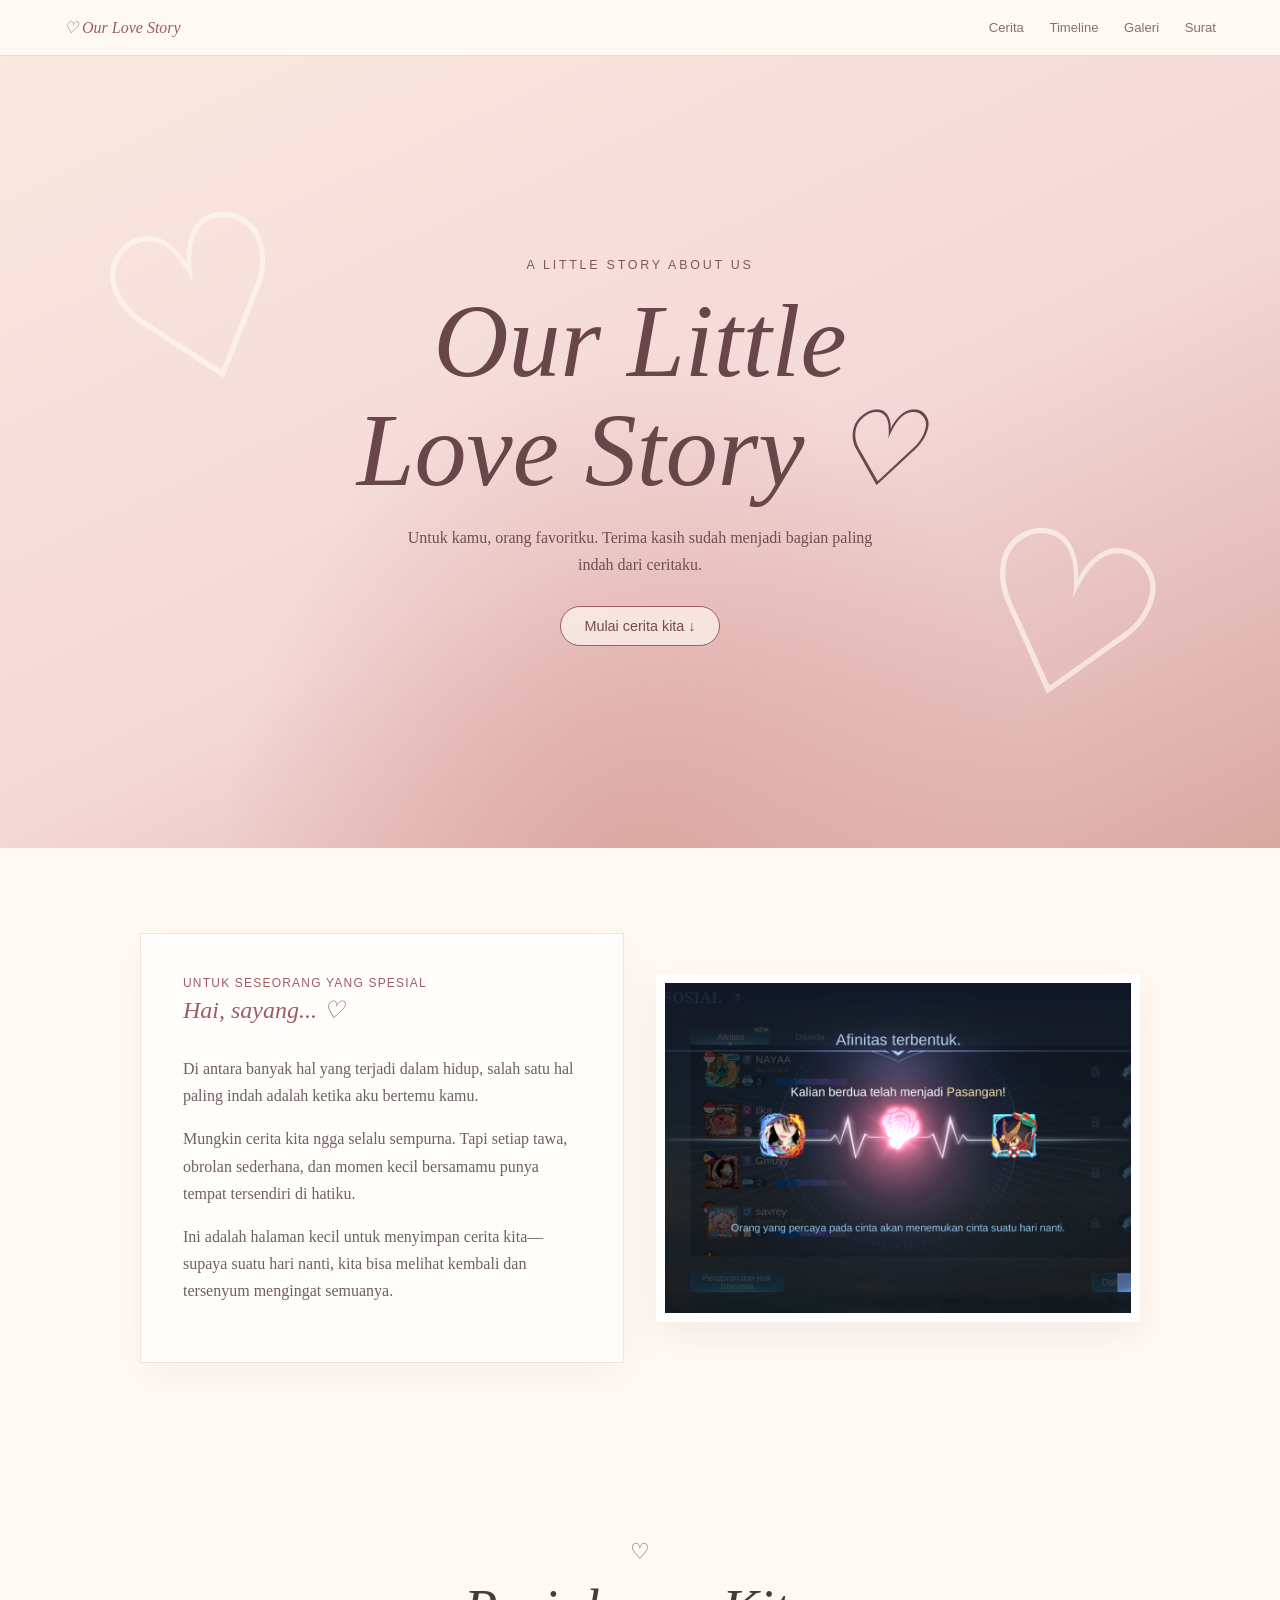
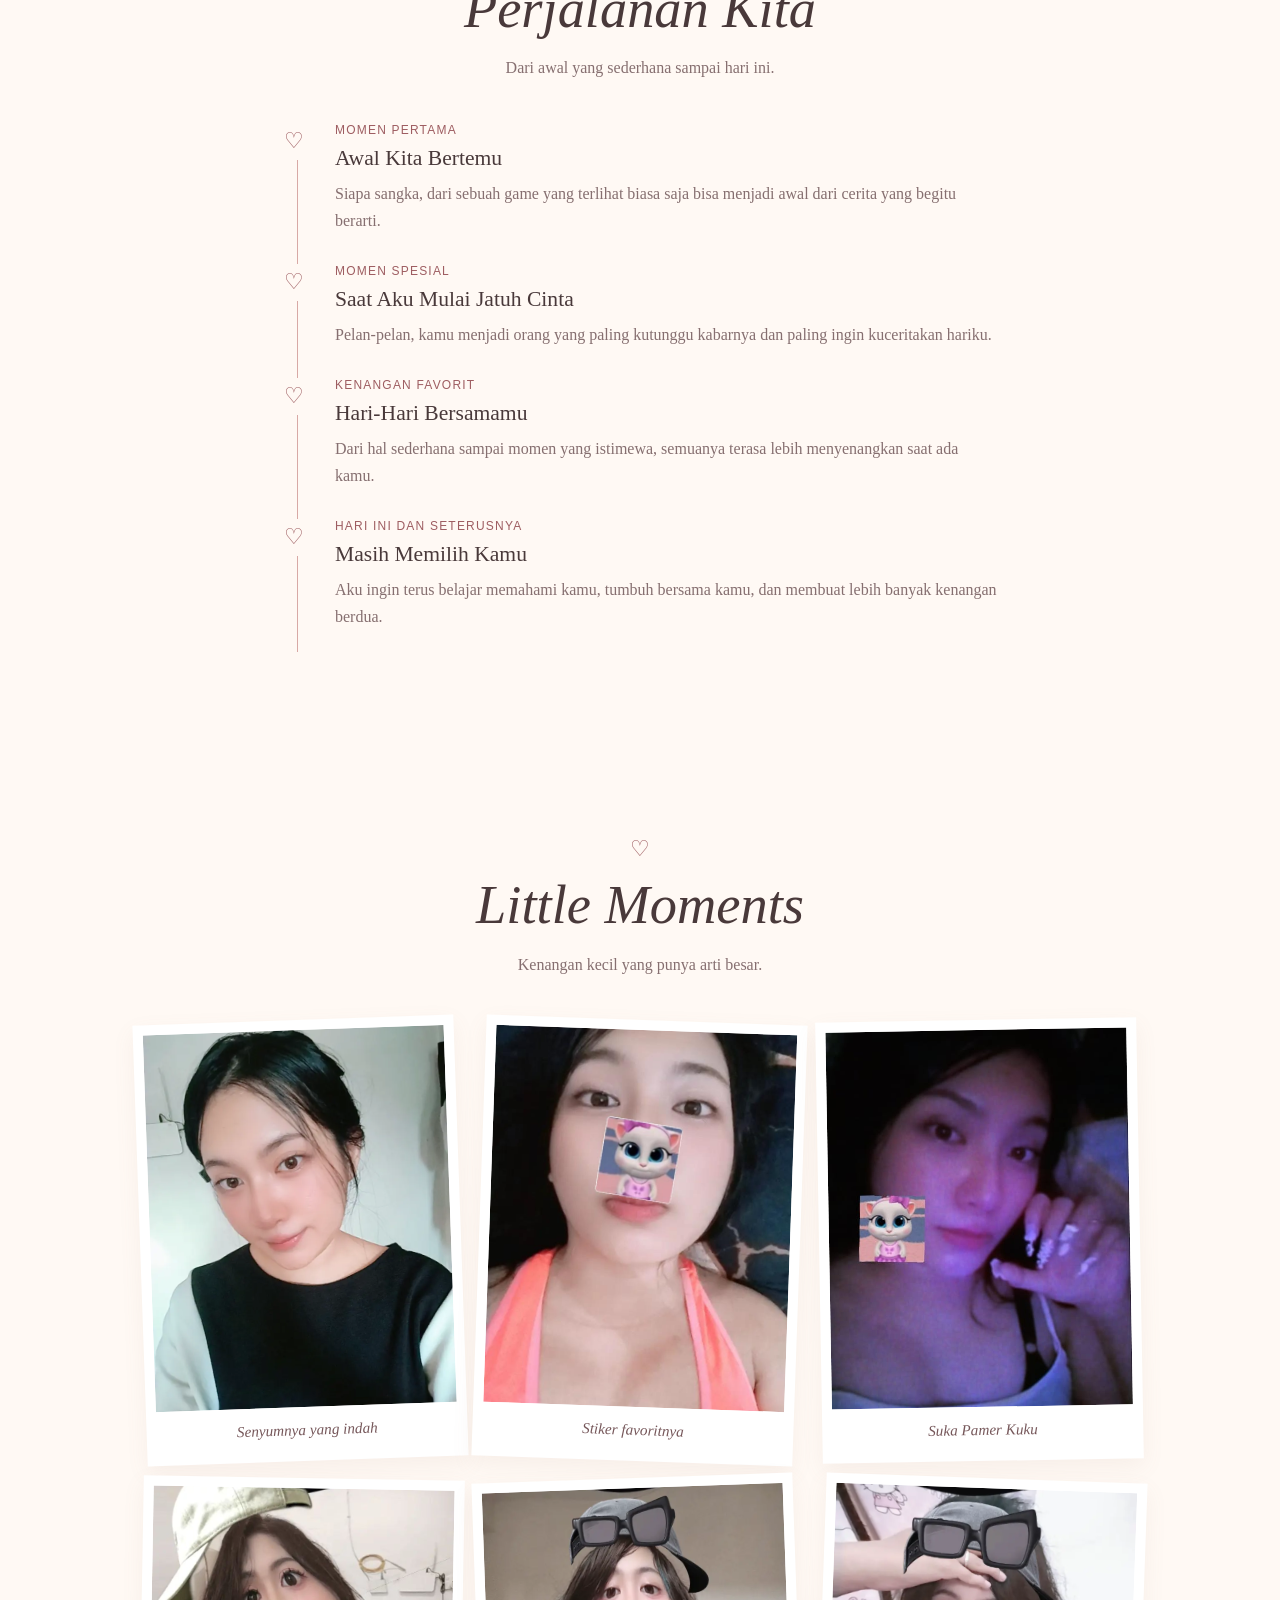
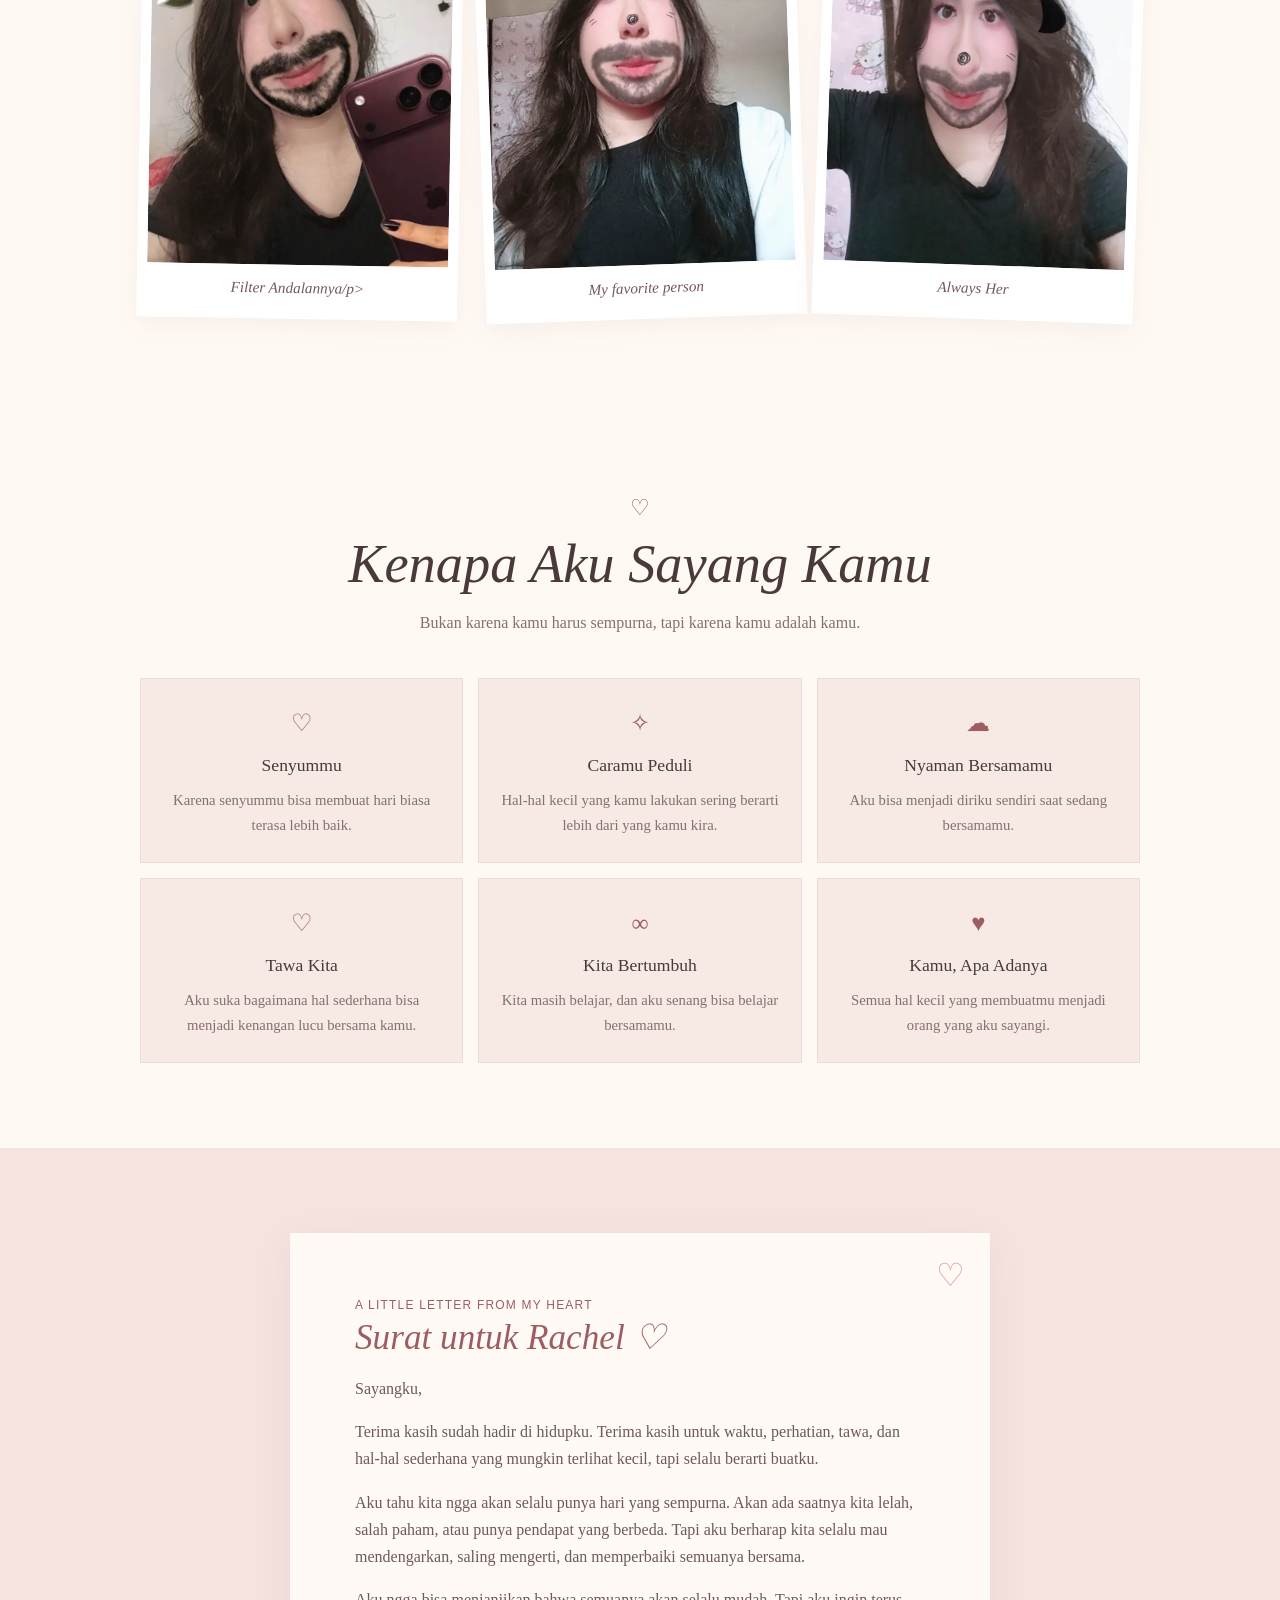
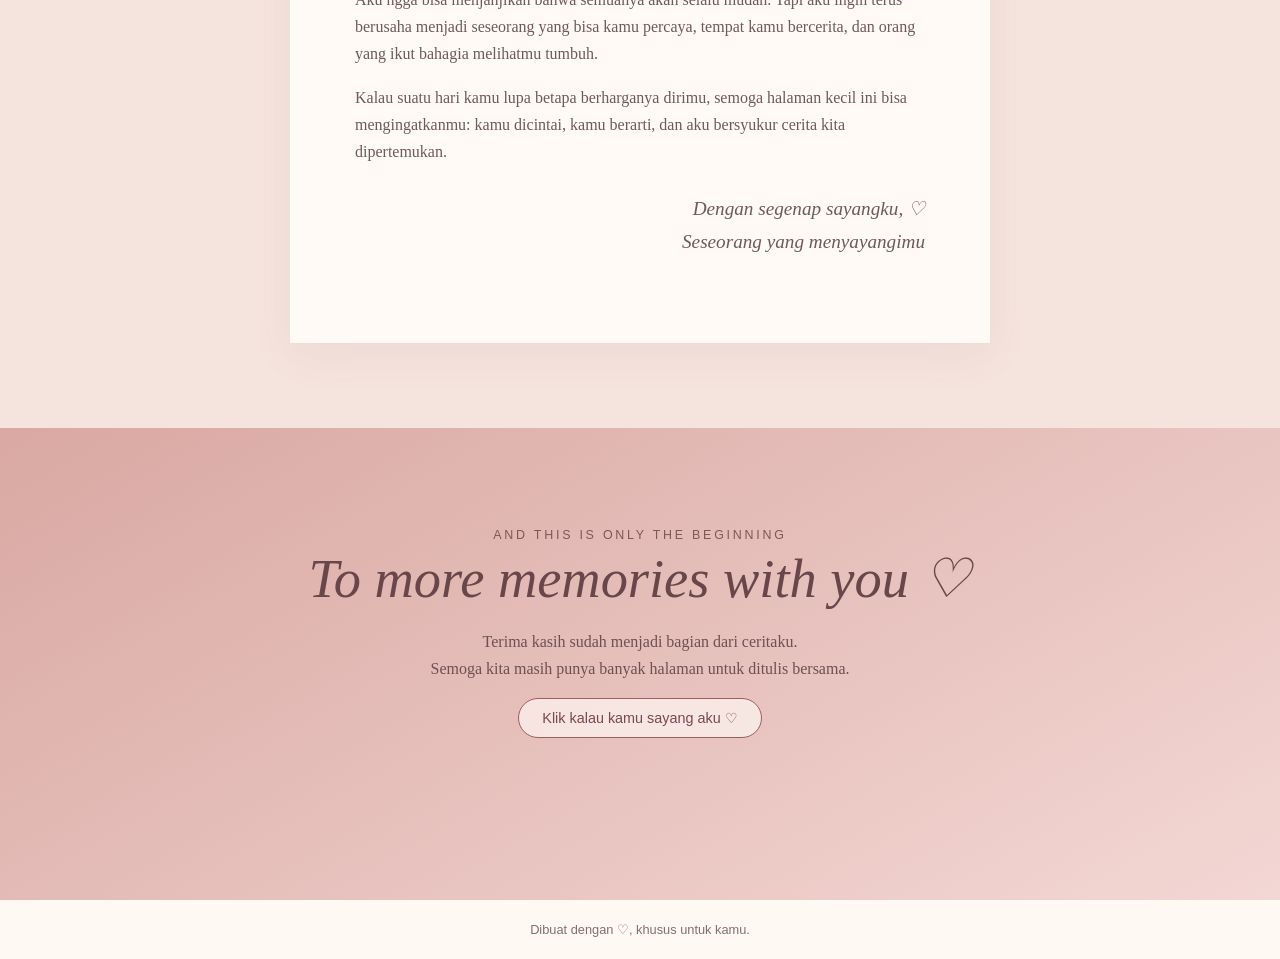
==== rachel.html @ c77b386f "feat: publish Rachel love story and QR code" ====
<!doctype html>
<html lang="id">
  <head>
    <meta charset="UTF-8" />
    <meta name="viewport" content="width=device-width, initial-scale=1.0" />
    <meta name="theme-color" content="#f8eee8" />
    <title>Our Little Love Story ♡</title>
    <style>
      :root {
        --cream: #fff9f4;
        --pink: #f3d9d8;
        --rose: #9e5d61;
        --ink: #49393a;
        --muted: #866f70;
        --paper: #fffdfb;
      }
      * {
        box-sizing: border-box;
      }
      html {
        scroll-behavior: smooth;
      }
      body {
        margin: 0;
        background: var(--cream);
        color: var(--ink);
        font-family: Georgia, "Times New Roman", serif;
        line-height: 1.7;
      }
      a {
        color: inherit;
        text-decoration: none;
      }
      nav {
        position: sticky;
        top: 0;
        z-index: 10;
        display: flex;
        justify-content: space-between;
        align-items: center;
        padding: 14px clamp(18px, 5vw, 70px);
        background: #fff9f4ef;
        backdrop-filter: blur(12px);
        border-bottom: 1px solid #eadbd5;
      }
      .brand {
        font-size: 1rem;
        color: var(--rose);
        font-style: italic;
      }
      .navlinks {
        display: flex;
        gap: clamp(10px, 2vw, 28px);
        font:
          0.82rem Arial,
          sans-serif;
        color: var(--muted);
      }
      .navlinks a:hover {
        color: var(--rose);
      }
      .hero {
        min-height: 88vh;
        display: grid;
        place-items: center;
        text-align: center;
        padding: 70px 22px;
        position: relative;
        overflow: hidden;
        background:
          radial-gradient(ellipse at 50% 110%, #dba6a1 0, transparent 47%),
          linear-gradient(155deg, #f9e8df, #f4d8d7 55%, #d9a8a2);
      }
      .hero:before,
      .hero:after {
        content: "♡";
        position: absolute;
        color: #fff8f2a8;
        font-size: clamp(90px, 18vw, 220px);
        font-weight: normal;
      }
      .hero:before {
        top: 8%;
        left: 8%;
        transform: rotate(-18deg);
      }
      .hero:after {
        bottom: 5%;
        right: 9%;
        transform: rotate(15deg);
      }
      .hero-inner {
        position: relative;
        z-index: 1;
        max-width: 760px;
      }
      .eyebrow {
        font:
          0.78rem Arial,
          sans-serif;
        letter-spacing: 0.22em;
        text-transform: uppercase;
        color: #80575a;
      }
      h1 {
        font-size: clamp(3rem, 9vw, 6.5rem);
        line-height: 1.04;
        font-weight: normal;
        font-style: italic;
        margin: 15px 0;
        color: #68464a;
      }
      .hero p {
        max-width: 500px;
        margin: 20px auto 28px;
        color: #704f52;
      }
      .btn {
        display: inline-block;
        border: 1px solid var(--rose);
        border-radius: 999px;
        padding: 11px 23px;
        background: #fff9f4a8;
        color: #78494d;
        cursor: pointer;
        font:
          0.9rem Arial,
          sans-serif;
        transition: 0.2s;
      }
      .btn:hover {
        background: var(--rose);
        color: white;
        transform: translateY(-2px);
      }
      section {
        padding: 85px 22px;
        scroll-margin-top: 65px;
      }
      .wrap {
        max-width: 1000px;
        margin: auto;
      }
      .section-head {
        text-align: center;
        margin: 0 auto 42px;
        max-width: 650px;
      }
      .section-head .mini {
        color: var(--rose);
        font-size: 1.4rem;
      }
      h2 {
        font-size: clamp(2rem, 5vw, 3.4rem);
        font-weight: normal;
        font-style: italic;
        line-height: 1.2;
        margin: 5px 0 12px;
      }
      .section-head p {
        color: var(--muted);
        margin: 0;
      }
      .intro-grid {
        display: grid;
        grid-template-columns: 1fr 1fr;
        gap: 32px;
        align-items: center;
      }
      .paper {
        background: var(--paper);
        padding: clamp(24px, 4vw, 42px);
        box-shadow: 0 12px 35px #9a6d6412;
        border: 1px solid #f0e2dc;
      }
      .paper h3 {
        font-size: 1.5rem;
        font-weight: normal;
        font-style: italic;
        color: var(--rose);
        margin-top: 0;
      }
      .paper p {
        color: #725f5f;
      }
      .photo-placeholder {
        min-height: 330px;
        background: linear-gradient(145deg, #e9c6bd, #f8e8dd 55%, #c58e8b);
        overflow: hidden;
        border: 9px solid white;
        box-shadow: 0 12px 35px #9a6d641c;
      }
      .photo-placeholder img {
        display: block;
        width: 100%;
        height: 330px;
        object-fit: cover;
      }
      .timeline {
        max-width: 720px;
        margin: auto;
        position: relative;
      }
      .timeline:before {
        content: "";
        position: absolute;
        left: 17px;
        top: 8px;
        bottom: 8px;
        width: 1px;
        background: #d8a9a5;
      }
      .event {
        position: relative;
        padding: 0 0 30px 55px;
      }
      .event:before {
        content: "♡";
        position: absolute;
        left: 4px;
        top: 0;
        background: var(--cream);
        color: var(--rose);
        font-size: 1.35rem;
      }
      .date {
        font:
          0.75rem Arial,
          sans-serif;
        letter-spacing: 0.1em;
        color: var(--rose);
        text-transform: uppercase;
      }
      .event h3 {
        font-size: 1.35rem;
        font-weight: normal;
        margin: 3px 0;
      }
      .event p {
        margin: 0;
        color: var(--muted);
      }
      .gallery {
        display: grid;
        grid-template-columns: repeat(3, 1fr);
        gap: 18px;
      }
      .memory {
        background: white;
        padding: 10px 10px 18px;
        box-shadow: 0 8px 22px #9a6d6414;
        transform: rotate(var(--tilt, 0deg));
        transition: 0.2s;
      }
      .memory:hover {
        transform: rotate(0) translateY(-5px);
      }
      .memory .ph {
        aspect-ratio: 4/5;
        overflow: hidden;
        background: linear-gradient(150deg, #f2d8d0, #e8c0bd, #f7e8df);
        color: #80585b;
      }
      .memory .ph img {
        display: block;
        width: 100%;
        height: 100%;
        object-fit: cover;
      }
      .memory:nth-child(2) .ph,
      .memory:nth-child(5) .ph {
        background: linear-gradient(150deg, #f6e6d9, #d9b7ae);
      }
      .memory .ph span {
        font-size: 2rem;
      }
      .memory p {
        text-align: center;
        font-style: italic;
        margin: 10px 0 0;
        color: #76575a;
        font-size: 0.95rem;
      }
      .reasons {
        display: grid;
        grid-template-columns: repeat(3, 1fr);
        gap: 15px;
      }
      .reason {
        padding: 24px 18px;
        text-align: center;
        background: #f7e9e4;
        border: 1px solid #efdbd5;
      }
      .reason span {
        font-size: 1.5rem;
        color: var(--rose);
      }
      .reason h3 {
        font-size: 1.1rem;
        font-weight: normal;
        margin: 7px 0;
      }
      .reason p {
        font-size: 0.92rem;
        color: var(--muted);
        margin: 0;
      }
      .letter-section {
        background: #f5e3de;
      }
      .letter {
        max-width: 700px;
        margin: auto;
        background: #fffaf5;
        padding: clamp(28px, 6vw, 65px);
        box-shadow: 0 12px 40px #8d5d5612;
        position: relative;
      }
      .letter:before {
        content: "♡";
        position: absolute;
        right: 25px;
        top: 15px;
        color: #d6a09e;
        font-size: 2rem;
      }
      .letter h2 {
        font-size: 2.2rem;
        color: var(--rose);
      }
      .letter p {
        color: #6f5959;
      }
      .signature {
        font-style: italic;
        text-align: right;
        color: var(--rose);
        font-size: 1.2rem;
        margin-top: 28px;
      }
      .closing {
        text-align: center;
        background: linear-gradient(150deg, #d9a8a2, #f3d7d4);
        padding: 100px 22px;
      }
      .closing h2 {
        color: #68464a;
      }
      .closing p {
        color: #704f52;
      }
      footer {
        text-align: center;
        padding: 22px;
        color: var(--muted);
        font:
          0.8rem Arial,
          sans-serif;
      }
      .heart {
        position: fixed;
        bottom: -20px;
        z-index: 20;
        pointer-events: none;
        animation: float 2.5s ease-out forwards;
        color: #b45e68;
      }
      @keyframes float {
        to {
          transform: translateY(-110vh) rotate(35deg);
          opacity: 0;
        }
      }
      @media (max-width: 700px) {
        .navlinks {
          gap: 10px;
          font-size: 0.72rem;
        }
        .brand {
          font-size: 0.85rem;
        }
        .intro-grid {
          grid-template-columns: 1fr;
        }
        .photo-placeholder {
          min-height: 260px;
        }
        .photo-placeholder img {
          height: 260px;
        }
        .gallery {
          grid-template-columns: repeat(2, 1fr);
          gap: 12px;
        }
        .reasons {
          grid-template-columns: 1fr 1fr;
        }
        .hero {
          min-height: 78vh;
        }
      }
      @media (max-width: 420px) {
        .navlinks a:nth-child(2) {
          display: none;
        }
        .reasons {
          grid-template-columns: 1fr;
        }
        .gallery {
          gap: 9px;
        }
      }
    </style>
  </head>
  <body>
    <nav>
      <a class="brand" href="#home">♡ Our Love Story</a>
      <div class="navlinks">
        <a href="#cerita">Cerita</a><a href="#timeline">Timeline</a
        ><a href="#galeri">Galeri</a><a href="#surat">Surat</a>
      </div>
    </nav>
    <header class="hero" id="home">
      <div class="hero-inner">
        <div class="eyebrow">A little story about us</div>
        <h1>Our Little<br />Love Story ♡</h1>
        <p>
          Untuk kamu, orang favoritku. Terima kasih sudah menjadi bagian paling
          indah dari ceritaku.
        </p>
        <a class="btn" href="#cerita">Mulai cerita kita ↓</a>
      </div>
    </header>
    <section id="cerita">
      <div class="wrap intro-grid">
        <div class="paper">
          <div class="date">Untuk seseorang yang spesial</div>
          <h3>Hai, sayang... ♡</h3>
          <p>
            Di antara banyak hal yang terjadi dalam hidup, salah satu hal paling
            indah adalah ketika aku bertemu kamu.
          </p>
          <p>
            Mungkin cerita kita ngga selalu sempurna. Tapi setiap tawa, obrolan
            sederhana, dan momen kecil bersamamu punya tempat tersendiri di
            hatiku.
          </p>
          <p>
            Ini adalah halaman kecil untuk menyimpan cerita kita—supaya suatu
            hari nanti, kita bisa melihat kembali dan tersenyum mengingat
            semuanya.
          </p>
        </div>
        <div class="photo-placeholder">
          <img src="./img/ml.png" alt="Momen spesial kami" />
        </div>
      </div>
    </section>
    <section id="timeline">
      <div class="wrap">
        <div class="section-head">
          <div class="mini">♡</div>
          <h2>Perjalanan Kita</h2>
          <p>Dari awal yang sederhana sampai hari ini.</p>
        </div>
        <div class="timeline">
          <article class="event">
            <div class="date">Momen pertama</div>
            <h3>Awal Kita Bertemu</h3>
            <p>
              Siapa sangka, dari sebuah game yang terlihat biasa saja bisa menjadi awal
              dari cerita yang begitu berarti.
            </p>
          </article>
          <article class="event">
            <div class="date">Momen spesial</div>
            <h3>Saat Aku Mulai Jatuh Cinta</h3>
            <p>
              Pelan-pelan, kamu menjadi orang yang paling kutunggu kabarnya dan
              paling ingin kuceritakan hariku.
            </p>
          </article>
          <article class="event">
            <div class="date">Kenangan favorit</div>
            <h3>Hari-Hari Bersamamu</h3>
            <p>
              Dari hal sederhana sampai momen yang istimewa, semuanya terasa
              lebih menyenangkan saat ada kamu.
            </p>
          </article>
          <article class="event">
            <div class="date">Hari ini dan seterusnya</div>
            <h3>Masih Memilih Kamu</h3>
            <p>
              Aku ingin terus belajar memahami kamu, tumbuh bersama kamu, dan
              membuat lebih banyak kenangan berdua.
            </p>
          </article>
        </div>
      </div>
    </section>
    <section id="galeri">
      <div class="wrap">
        <div class="section-head">
          <div class="mini">♡</div>
          <h2>Little Moments</h2>
          <p>Kenangan kecil yang punya arti besar.</p>
        </div>
        <div class="gallery">
          <div class="memory" style="--tilt: -2deg">
            <div class="ph">
              <img src="./img/tantee.webp" alt="Foto 1 - Hari yang indah" />
            </div>
            <p>Senyumnya yang indah</p>
          </div>
          <div class="memory" style="--tilt: 2deg">
            <div class="ph">
              <img src="./img/filter.jpeg" alt="Foto 2 - Senyum favoritku" />
            </div>
            <p>Stiker favoritnya</p>
          </div>
          <div class="memory" style="--tilt: -1deg">
            <div class="ph">
              <img src="./img/kuku.jpg" alt="Foto 3 - Just us" />
            </div>
            <p>Suka Pamer Kuku</p>
          </div>
          <div class="memory" style="--tilt: 1deg">
            <div class="ph">
              <img src="./img/lucu.jpg" alt="Foto 4 - Petualangan kecil" />
            </div>
            <p>Filter Andalannya/p>
          </div>
          <div class="memory" style="--tilt: -2deg">
            <div class="ph">
              <img src="./img/lucu.webp" alt="Foto 5 - My favorite person" />
            </div>
            <p>My favorite person</p>
          </div>
          <div class="memory" style="--tilt: 2deg">
            <div class="ph">
              <img src="./img/lucu2.webp" alt="Foto 6 - More memories soon" />
            </div>
            <p>Always Her</p>
          </div>
        </div>
      </div>
    </section>
    <section>
      <div class="wrap">
        <div class="section-head">
          <div class="mini">♡</div>
          <h2>Kenapa Aku Sayang Kamu</h2>
          <p>Bukan karena kamu harus sempurna, tapi karena kamu adalah kamu.</p>
        </div>
        <div class="reasons">
          <div class="reason">
            <span>♡</span>
            <h3>Senyummu</h3>
            <p>Karena senyummu bisa membuat hari biasa terasa lebih baik.</p>
          </div>
          <div class="reason">
            <span>✧</span>
            <h3>Caramu Peduli</h3>
            <p>
              Hal-hal kecil yang kamu lakukan sering berarti lebih dari yang
              kamu kira.
            </p>
          </div>
          <div class="reason">
            <span>☁</span>
            <h3>Nyaman Bersamamu</h3>
            <p>Aku bisa menjadi diriku sendiri saat sedang bersamamu.</p>
          </div>
          <div class="reason">
            <span>♡</span>
            <h3>Tawa Kita</h3>
            <p>
              Aku suka bagaimana hal sederhana bisa menjadi kenangan lucu
              bersama kamu.
            </p>
          </div>
          <div class="reason">
            <span>∞</span>
            <h3>Kita Bertumbuh</h3>
            <p>Kita masih belajar, dan aku senang bisa belajar bersamamu.</p>
          </div>
          <div class="reason">
            <span>♥</span>
            <h3>Kamu, Apa Adanya</h3>
            <p>
              Semua hal kecil yang membuatmu menjadi orang yang aku sayangi.
            </p>
          </div>
        </div>
      </div>
    </section>
    <section class="letter-section" id="surat">
      <div class="letter">
        <div class="date">A little letter from my heart</div>
        <h2>Surat untuk Rachel ♡</h2>
        <p>Sayangku,</p>
        <p>
          Terima kasih sudah hadir di hidupku. Terima kasih untuk waktu,
          perhatian, tawa, dan hal-hal sederhana yang mungkin terlihat kecil,
          tapi selalu berarti buatku.
        </p>
        <p>
          Aku tahu kita ngga akan selalu punya hari yang sempurna. Akan ada
          saatnya kita lelah, salah paham, atau punya pendapat yang berbeda.
          Tapi aku berharap kita selalu mau mendengarkan, saling mengerti, dan
          memperbaiki semuanya bersama.
        </p>
        <p>
          Aku ngga bisa menjanjikan bahwa semuanya akan selalu mudah. Tapi aku
          ingin terus berusaha menjadi seseorang yang bisa kamu percaya, tempat
          kamu bercerita, dan orang yang ikut bahagia melihatmu tumbuh.
        </p>
        <p>
          Kalau suatu hari kamu lupa betapa berharganya dirimu, semoga halaman
          kecil ini bisa mengingatkanmu: kamu dicintai, kamu berarti, dan aku
          bersyukur cerita kita dipertemukan.
        </p>
        <p class="signature">
          Dengan segenap sayangku, ♡<br /><span id="signatureName"
            >Seseorang yang menyayangimu</span
          >
        </p>
      </div>
    </section>
    <section class="closing">
      <div class="wrap">
        <div class="eyebrow">And this is only the beginning</div>
        <h2>To more memories with you ♡</h2>
        <p>
          Terima kasih sudah menjadi bagian dari ceritaku.<br />Semoga kita
          masih punya banyak halaman untuk ditulis bersama.
        </p>
        <button class="btn" id="loveButton">
          Klik kalau kamu sayang aku ♡
        </button>
        <p
          id="surprise"
          aria-live="polite"
          style="min-height: 30px; font-style: italic"
        ></p>
      </div>
    </section>
    <footer>Dibuat dengan ♡, khusus untuk kamu.</footer>
    <script>
      document.getElementById("loveButton").addEventListener("click", () => {
        document.getElementById("surprise").textContent =
          "Yeay! Kalau boleh memilih lagi, aku tetap memilih kamu. ♡";
        for (let i = 0; i < 16; i++) {
          const h = document.createElement("span");
          h.className = "heart";
          h.textContent = ["♡", "♥", "✧"][i % 3];
          h.style.left = Math.random() * 100 + "vw";
          h.style.fontSize = 16 + Math.random() * 24 + "px";
          h.style.animationDelay = Math.random() * 0.7 + "s";
          document.body.appendChild(h);
          setTimeout(() => h.remove(), 3300);
        }
      });
    </script>
  </body>
</html>
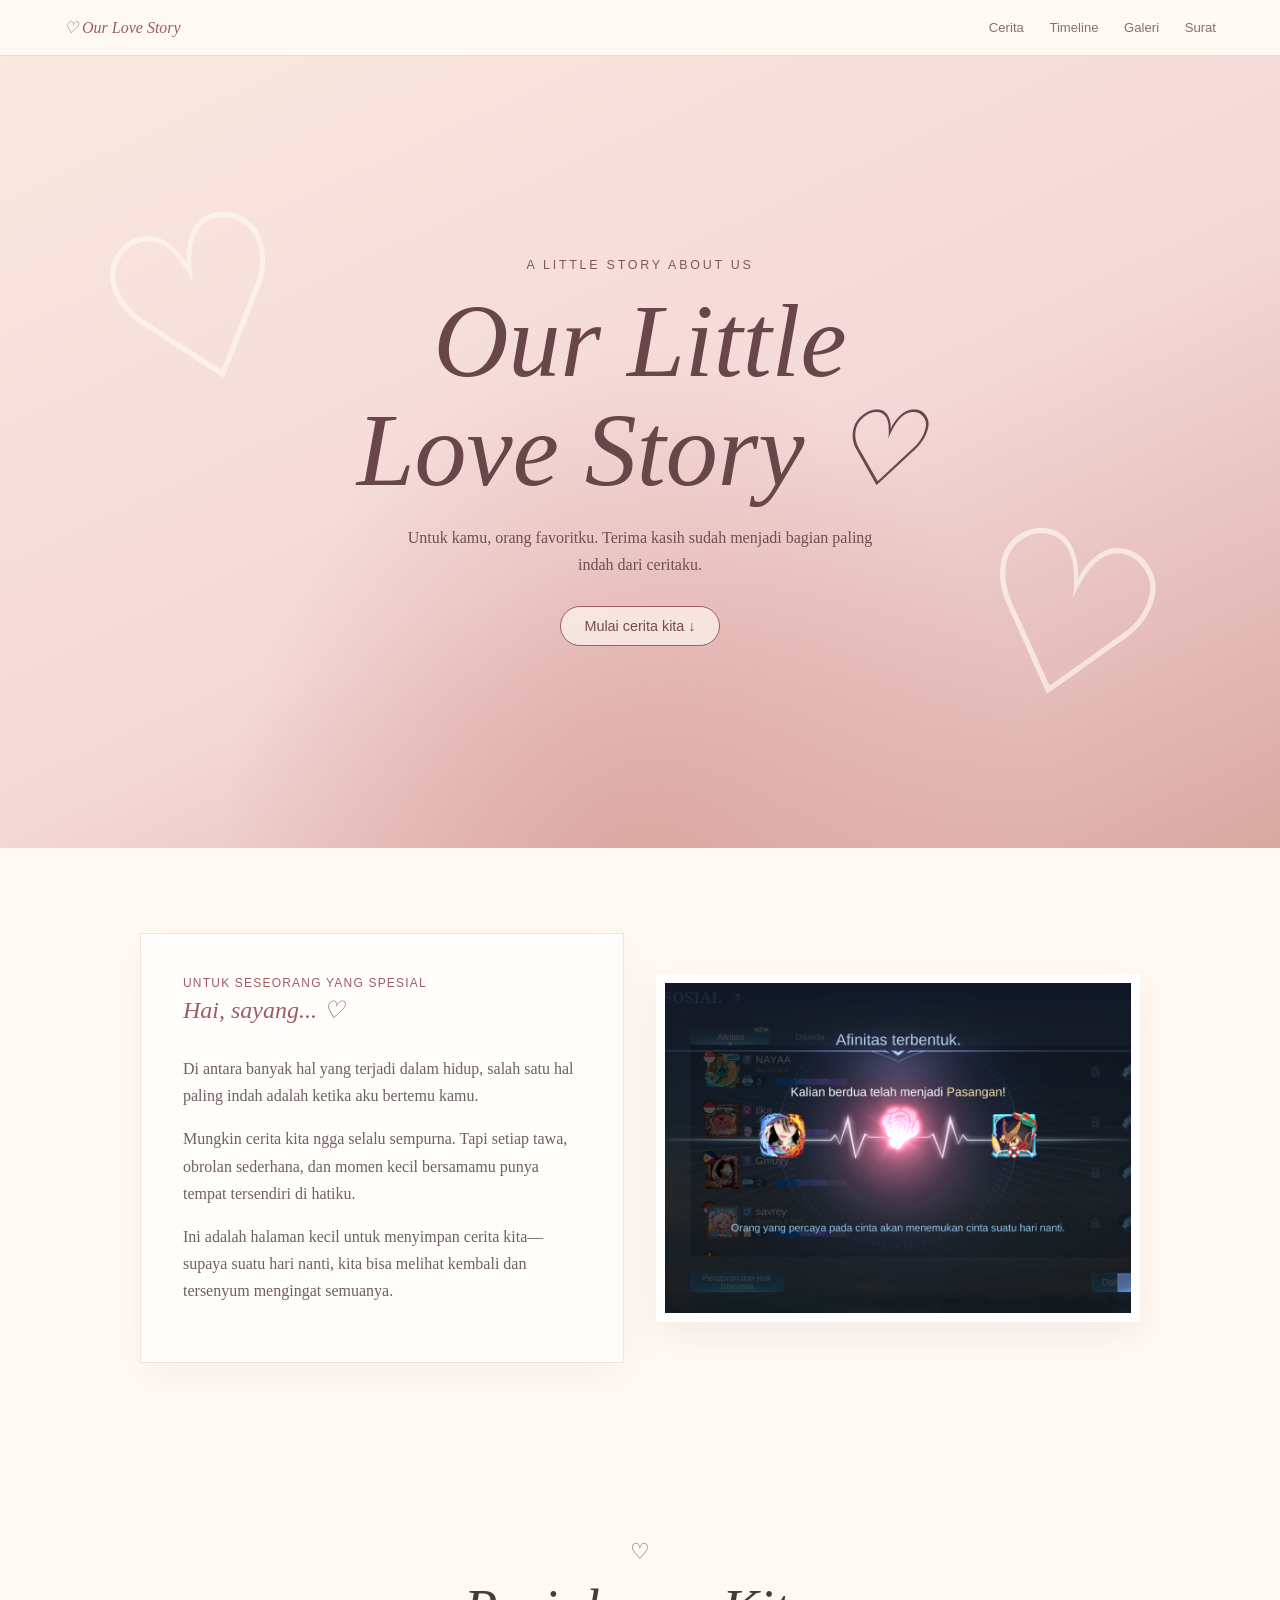
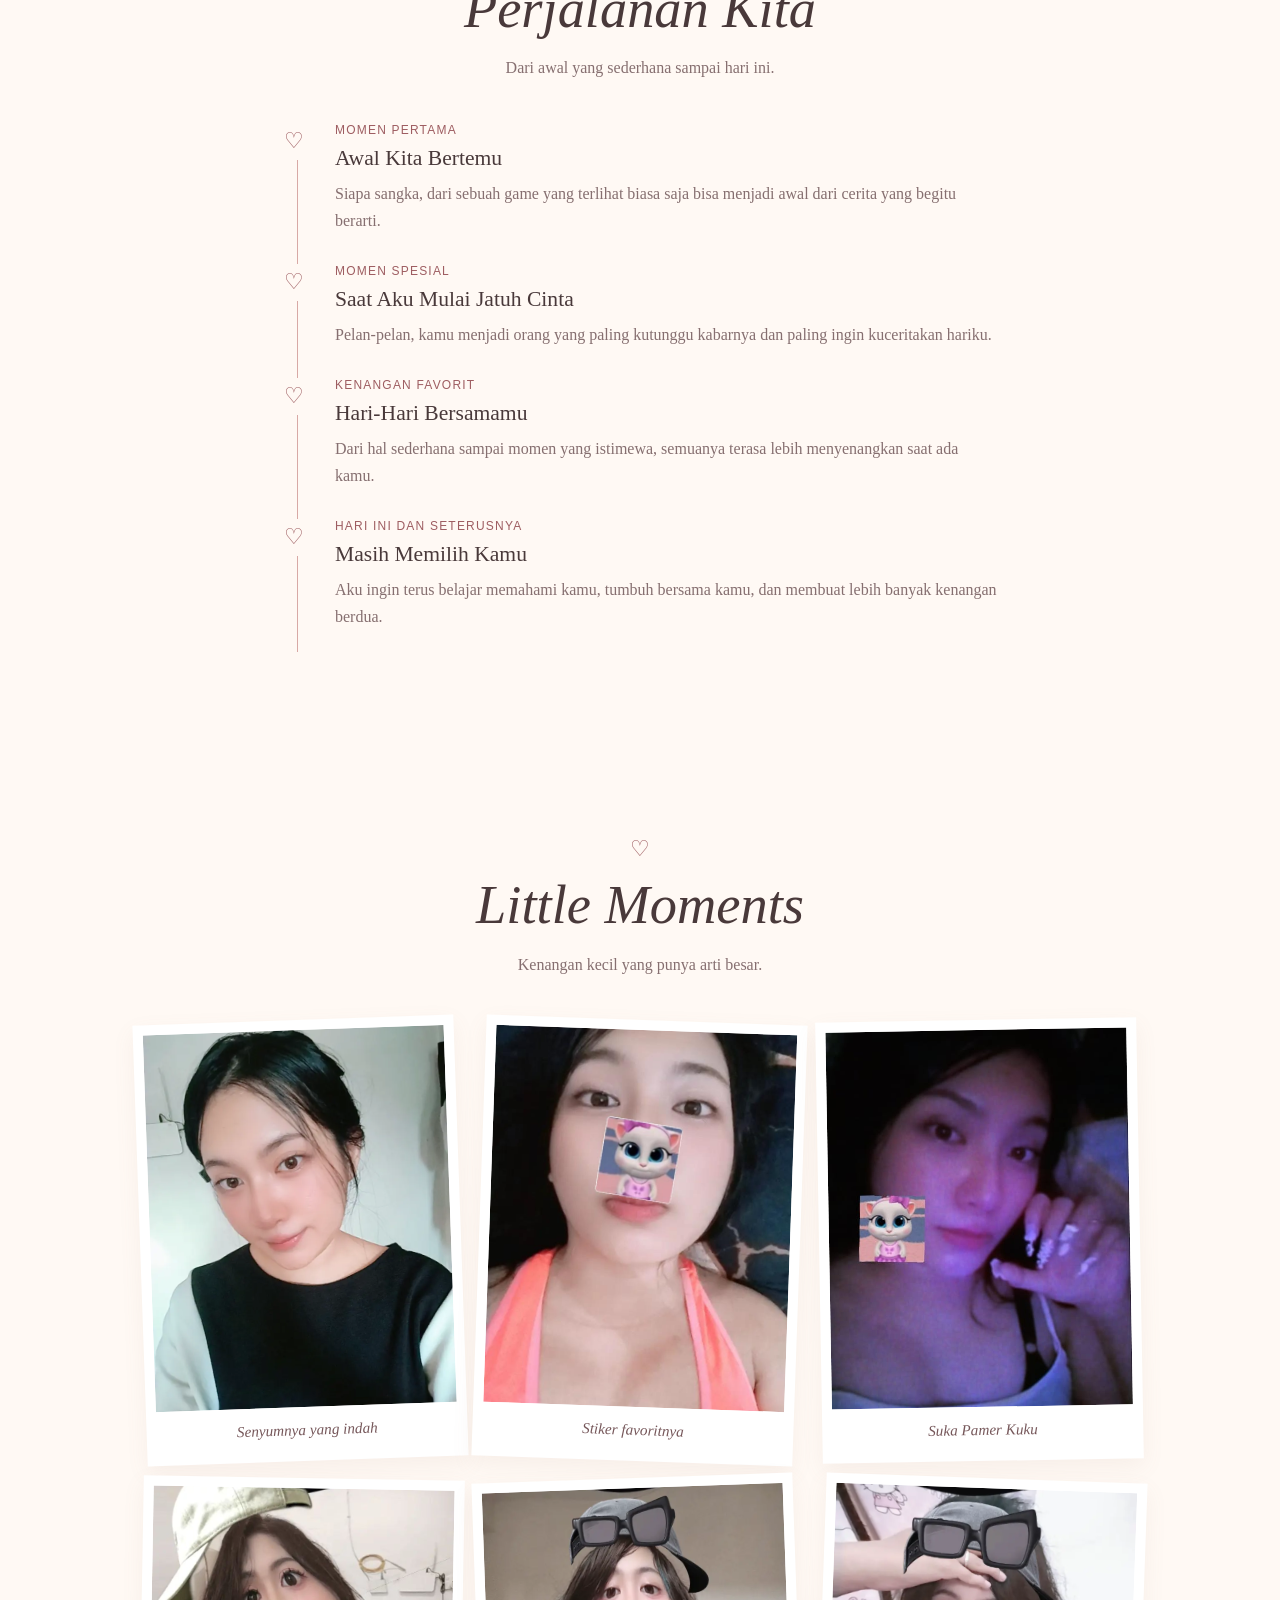
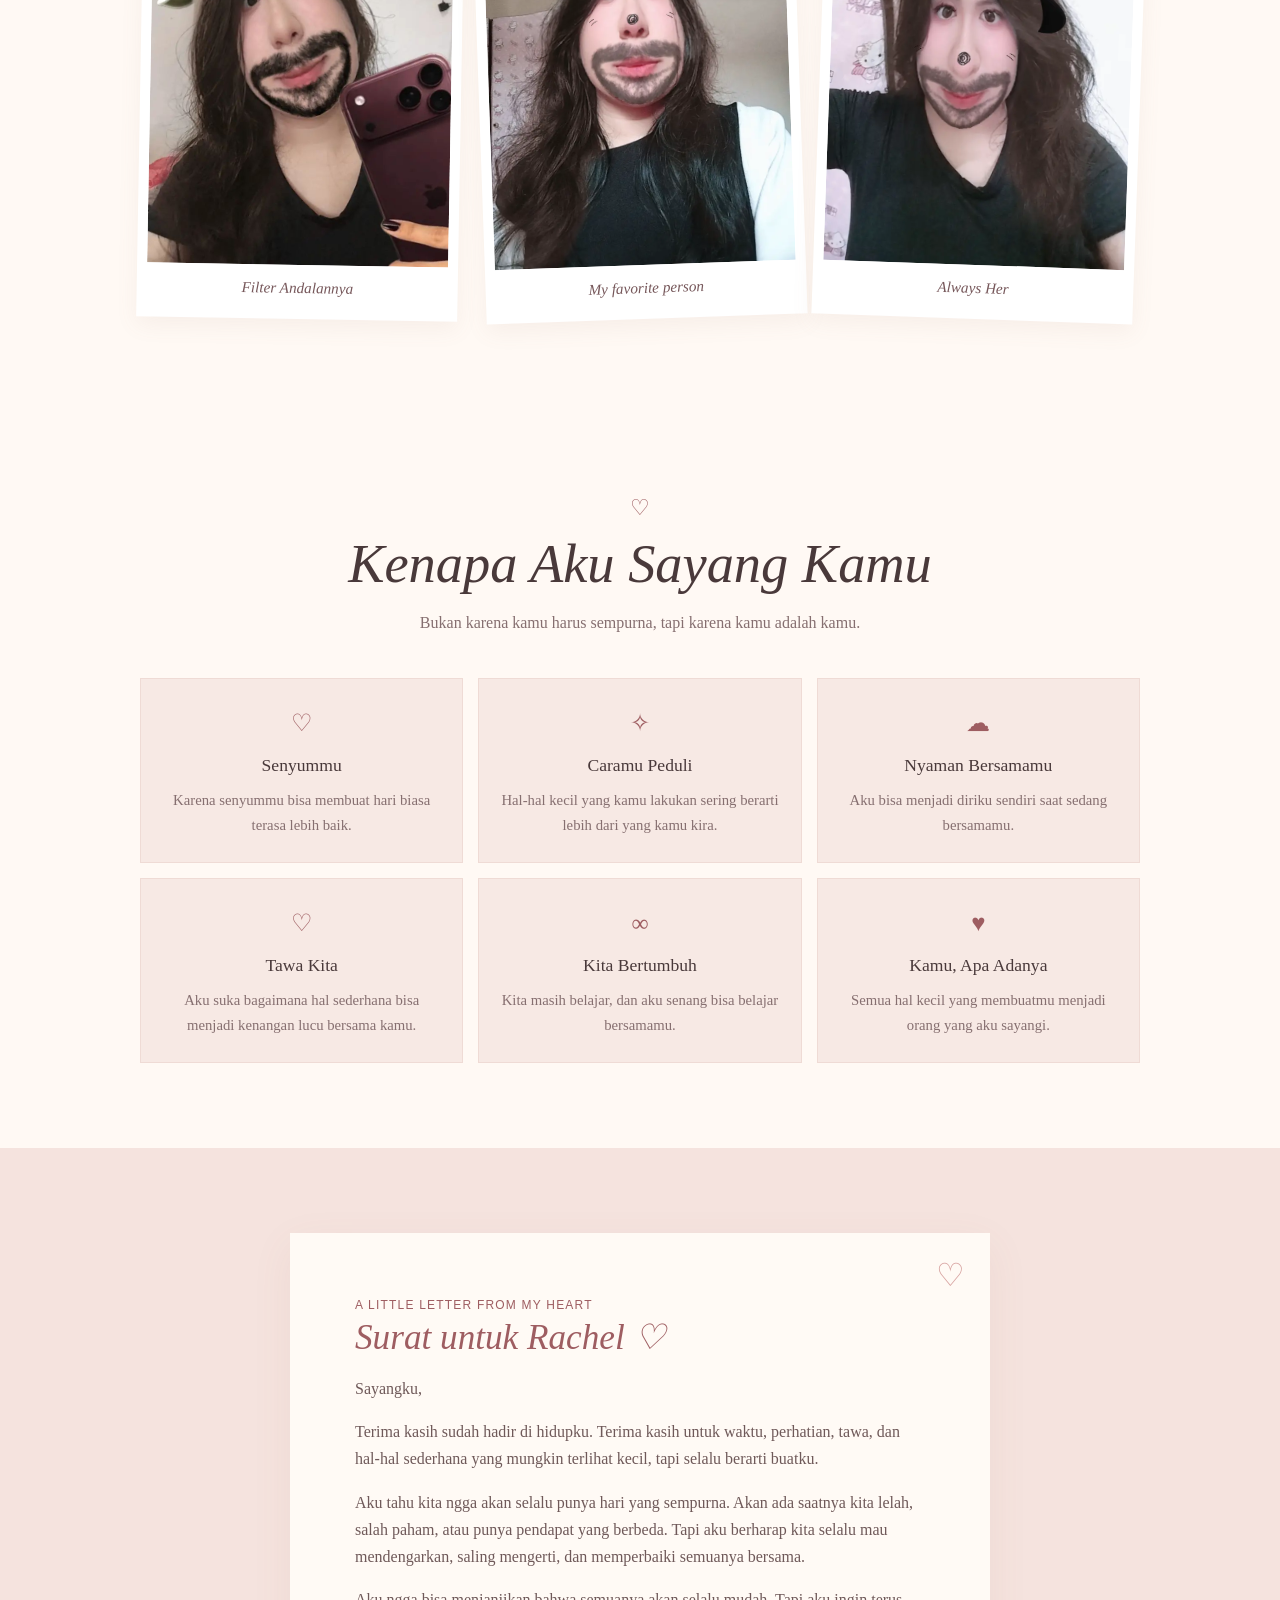
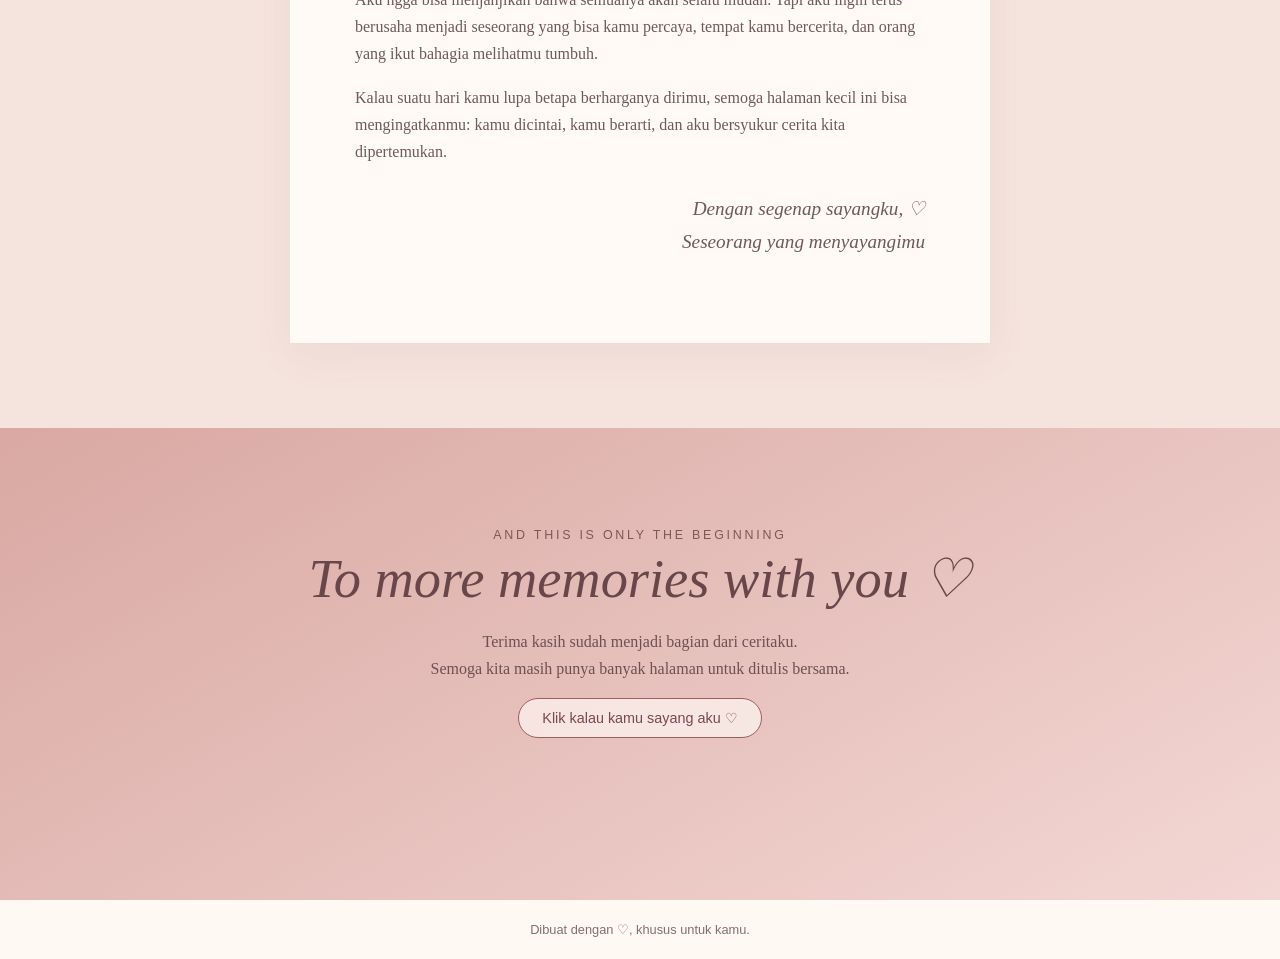
==== commit 2f2bbe2f: "fix </p>" ====
--- a/rachel.html
+++ b/rachel.html
@@ -530,7 +530,7 @@
             <div class="ph">
               <img src="./img/lucu.jpg" alt="Foto 4 - Petualangan kecil" />
             </div>
-            <p>Filter Andalannya/p>
+            <p>Filter Andalannya</p>
           </div>
           <div class="memory" style="--tilt: -2deg">
             <div class="ph">
@@ -617,7 +617,7 @@
           ingin terus berusaha menjadi seseorang yang bisa kamu percaya, tempat
           kamu bercerita, dan orang yang ikut bahagia melihatmu tumbuh.
         </p>
-        <p>
+        <p> 
           Kalau suatu hari kamu lupa betapa berharganya dirimu, semoga halaman
           kecil ini bisa mengingatkanmu: kamu dicintai, kamu berarti, dan aku
           bersyukur cerita kita dipertemukan.
